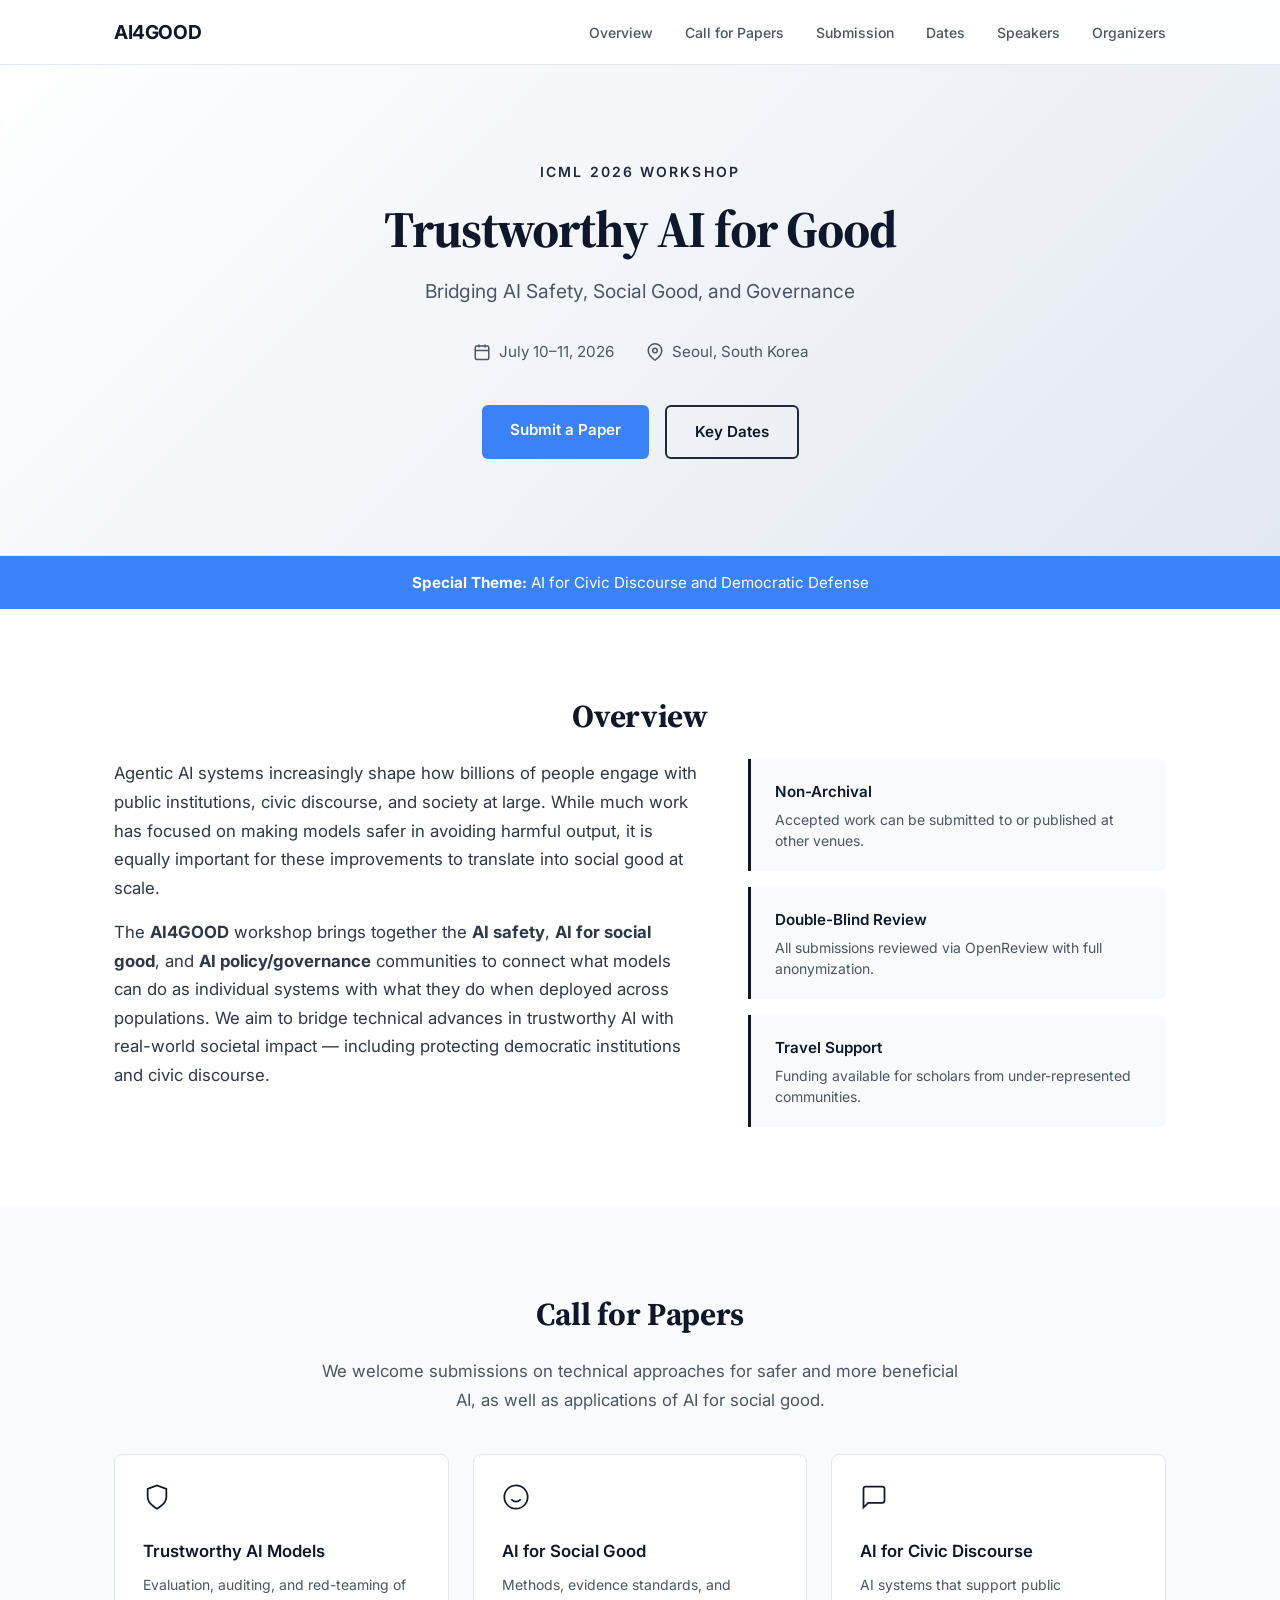
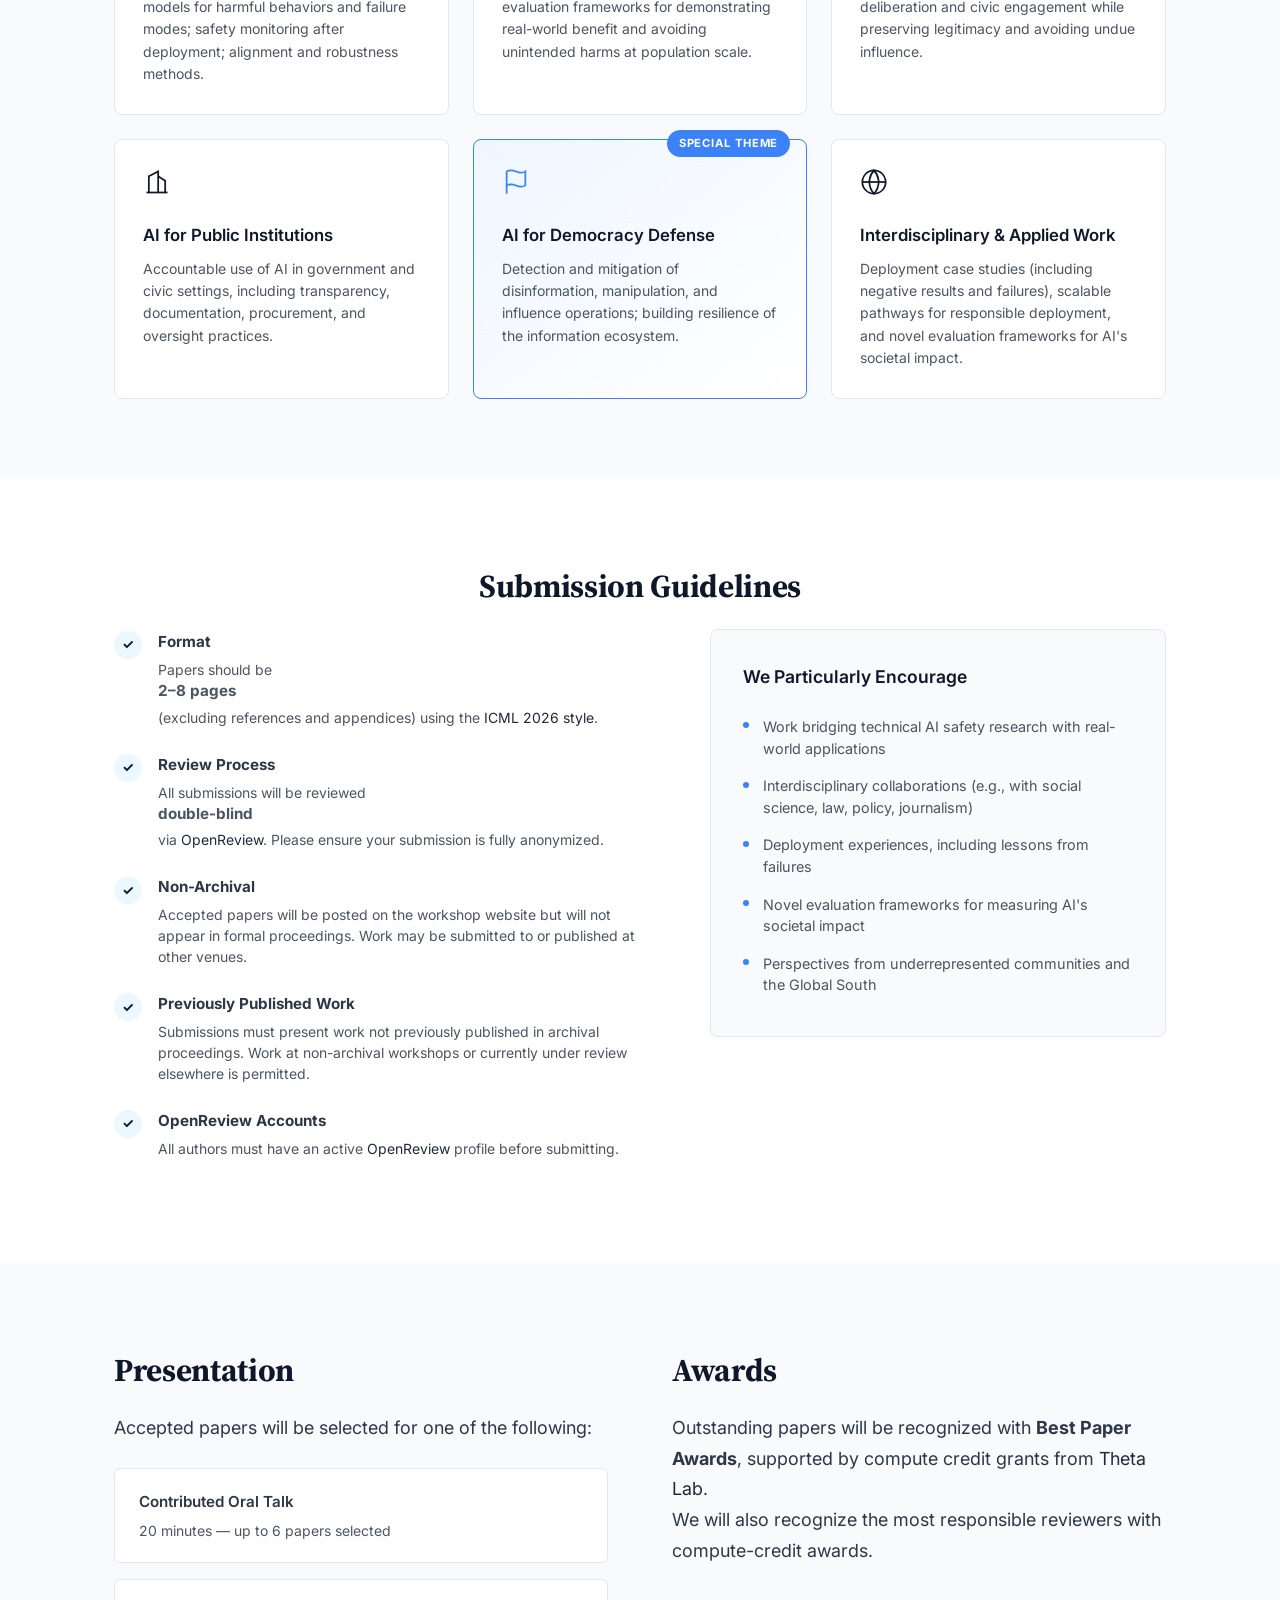
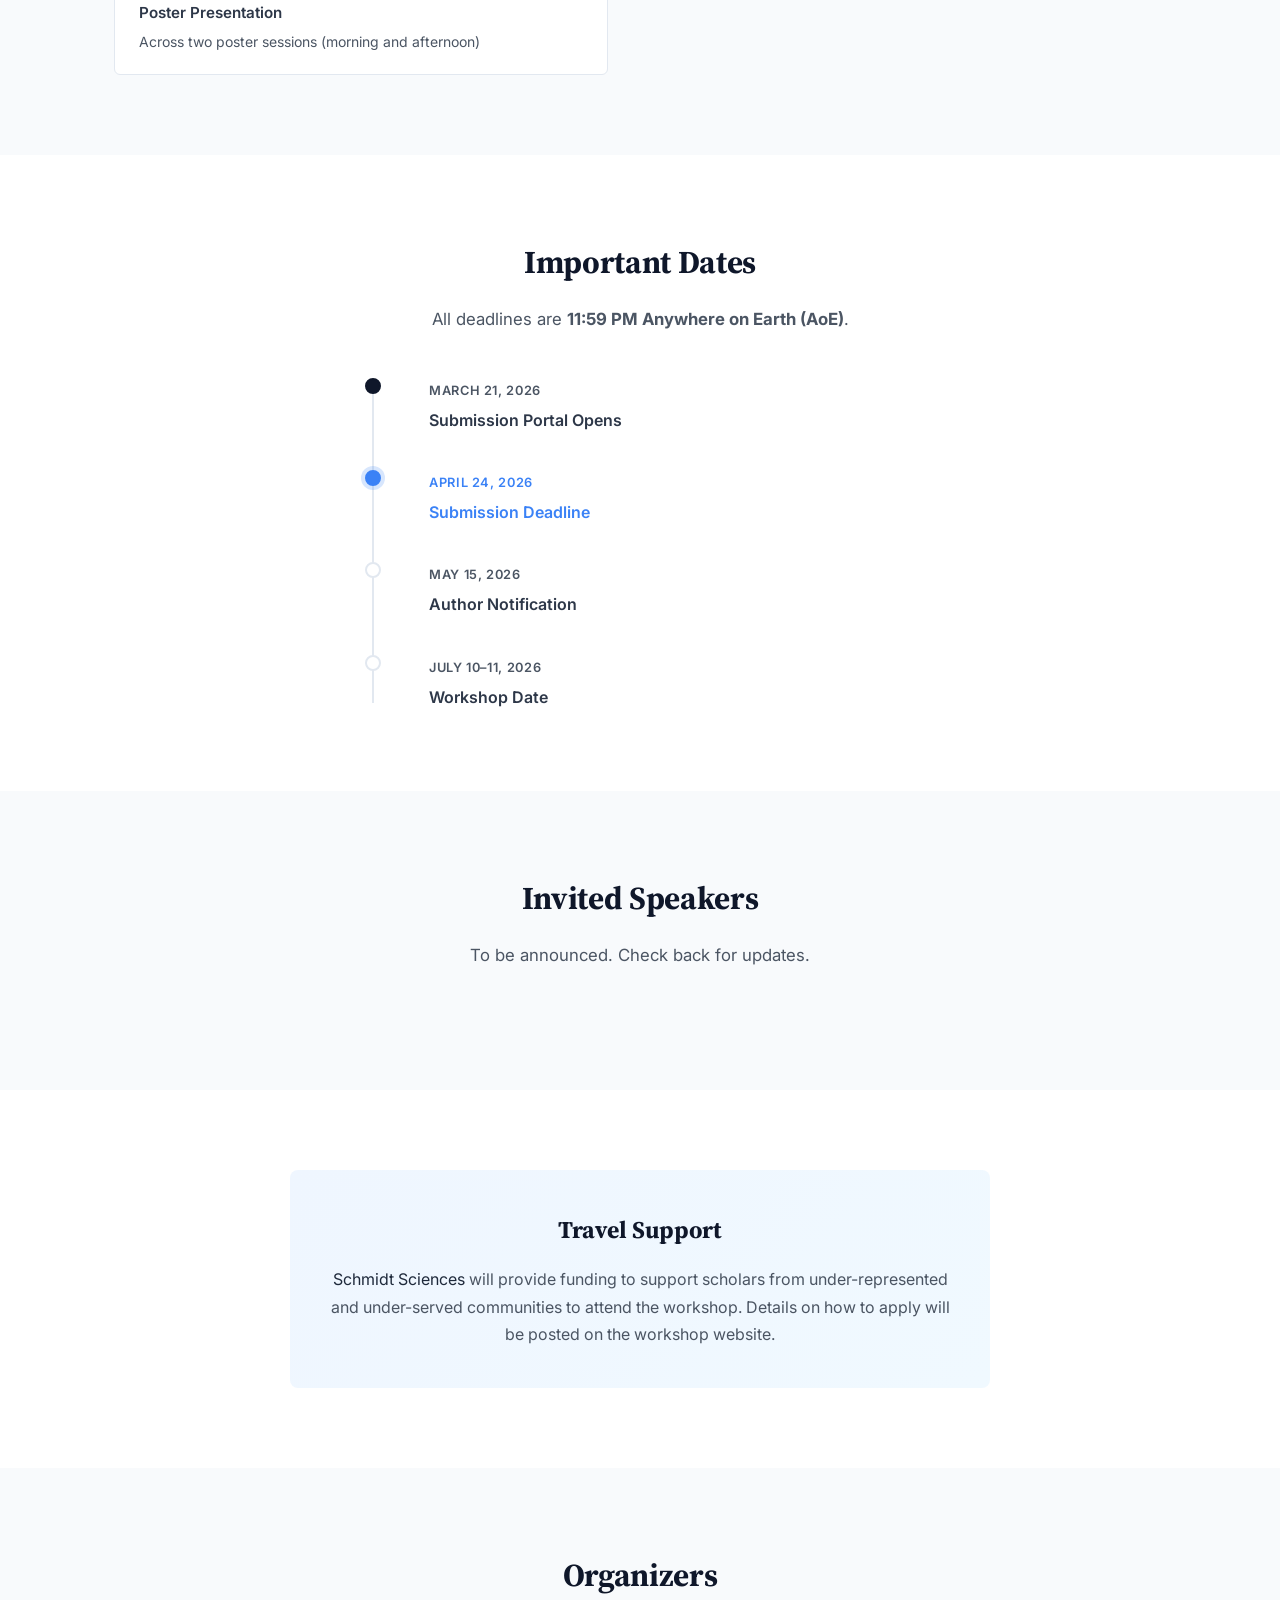
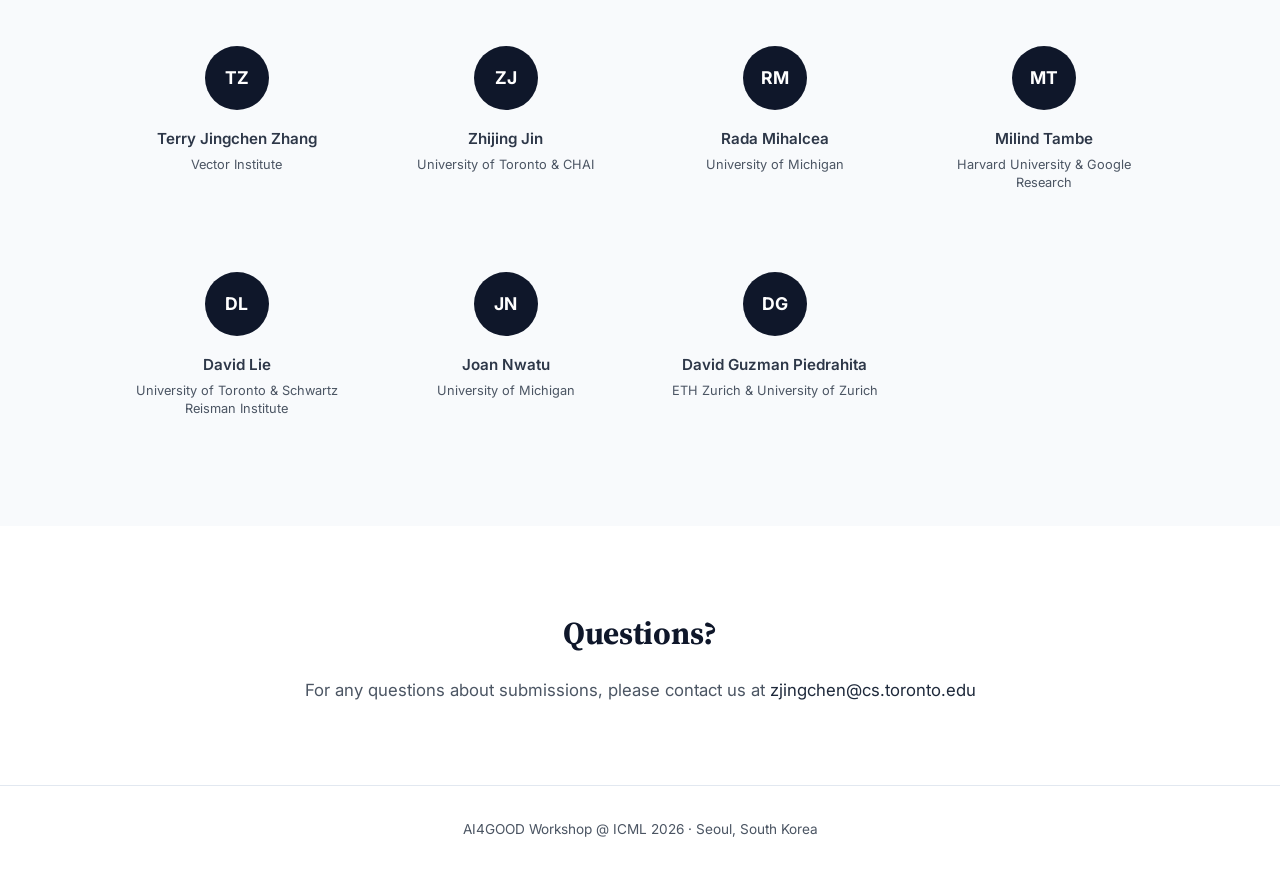
==== index.html @ 3ed2e5d6 "Add AI4GOOD workshop website Initial site for the AI4GOOD @ ICML 2026 workshop. Adds index.html with" ====
<!DOCTYPE html>
<html lang="en">
<head>
  <meta charset="UTF-8">
  <meta name="viewport" content="width=device-width, initial-scale=1.0">
  <title>AI4GOOD @ ICML 2026 — Trustworthy AI for Good</title>
  <meta name="description" content="Trustworthy AI for Good (AI4GOOD) Workshop at ICML 2026, Seoul, South Korea. Bridging AI safety, social good, and governance.">
  <link rel="preconnect" href="https://fonts.googleapis.com">
  <link rel="preconnect" href="https://fonts.gstatic.com" crossorigin>
  <link href="https://fonts.googleapis.com/css2?family=Inter:wght@400;500;600;700&family=Source+Serif+4:opsz,wght@8..60,400;8..60,600;8..60,700&display=swap" rel="stylesheet">
  <link rel="stylesheet" href="style.css">
</head>
<body>

<!-- Navigation -->
<nav class="navbar" id="navbar">
  <div class="nav-container">
    <a href="#" class="nav-logo">AI4GOOD</a>
    <button class="nav-toggle" id="nav-toggle" aria-label="Toggle navigation">
      <span></span><span></span><span></span>
    </button>
    <ul class="nav-links" id="nav-links">
      <li><a href="#overview">Overview</a></li>
      <li><a href="#topics">Call for Papers</a></li>
      <li><a href="#submission">Submission</a></li>
      <li><a href="#dates">Dates</a></li>
      <li><a href="#speakers">Speakers</a></li>
      <li><a href="#organizers">Organizers</a></li>
    </ul>
  </div>
</nav>

<!-- Hero -->
<header class="hero">
  <div class="hero-content">
    <p class="hero-venue">ICML 2026 Workshop</p>
    <h1 class="hero-title">Trustworthy AI for Good</h1>
    <p class="hero-subtitle">Bridging AI Safety, Social Good, and Governance</p>
    <div class="hero-meta">
      <div class="hero-meta-item">
        <svg width="18" height="18" viewBox="0 0 24 24" fill="none" stroke="currentColor" stroke-width="2"><rect x="3" y="4" width="18" height="18" rx="2"/><line x1="16" y1="2" x2="16" y2="6"/><line x1="8" y1="2" x2="8" y2="6"/><line x1="3" y1="10" x2="21" y2="10"/></svg>
        <span>July 10–11, 2026</span>
      </div>
      <div class="hero-meta-item">
        <svg width="18" height="18" viewBox="0 0 24 24" fill="none" stroke="currentColor" stroke-width="2"><path d="M21 10c0 7-9 13-9 13s-9-6-9-13a9 9 0 0 1 18 0z"/><circle cx="12" cy="10" r="3"/></svg>
        <span>Seoul, South Korea</span>
      </div>
    </div>
    <div class="hero-actions">
      <a href="#submission" class="btn btn-primary">Submit a Paper</a>
      <a href="#dates" class="btn btn-secondary">Key Dates</a>
    </div>
  </div>
</header>

<!-- Announcement Banner -->
<section class="banner">
  <div class="container">
    <p><strong>Special Theme:</strong> AI for Civic Discourse and Democratic Defense</p>
  </div>
</section>

<!-- Overview -->
<section class="section" id="overview">
  <div class="container">
    <h2 class="section-title">Overview</h2>
    <div class="overview-grid">
      <div class="overview-text">
        <p>Agentic AI systems increasingly shape how billions of people engage with public institutions, civic discourse, and society at large. While much work has focused on making models safer in avoiding harmful output, it is equally important for these improvements to translate into social good at scale.</p>
        <p>The <strong>AI4GOOD</strong> workshop brings together the <strong>AI safety</strong>, <strong>AI for social good</strong>, and <strong>AI policy/governance</strong> communities to connect what models can do as individual systems with what they do when deployed across populations. We aim to bridge technical advances in trustworthy AI with real-world societal impact — including protecting democratic institutions and civic discourse.</p>
      </div>
      <div class="overview-highlights">
        <div class="highlight-card">
          <h3>Non-Archival</h3>
          <p>Accepted work can be submitted to or published at other venues.</p>
        </div>
        <div class="highlight-card">
          <h3>Double-Blind Review</h3>
          <p>All submissions reviewed via OpenReview with full anonymization.</p>
        </div>
        <div class="highlight-card">
          <h3>Travel Support</h3>
          <p>Funding available for scholars from under-represented communities.</p>
        </div>
      </div>
    </div>
  </div>
</section>

<!-- Topics -->
<section class="section section-alt" id="topics">
  <div class="container">
    <h2 class="section-title">Call for Papers</h2>
    <p class="section-desc">We welcome submissions on technical approaches for safer and more beneficial AI, as well as applications of AI for social good.</p>
    <div class="topics-grid">
      <div class="topic-card">
        <div class="topic-icon">
          <svg width="28" height="28" viewBox="0 0 24 24" fill="none" stroke="currentColor" stroke-width="1.5"><path d="M12 22s8-4 8-10V5l-8-3-8 3v7c0 6 8 10 8 10z"/></svg>
        </div>
        <h3>Trustworthy AI Models</h3>
        <p>Evaluation, auditing, and red-teaming of models for harmful behaviors and failure modes; safety monitoring after deployment; alignment and robustness methods.</p>
      </div>
      <div class="topic-card">
        <div class="topic-icon">
          <svg width="28" height="28" viewBox="0 0 24 24" fill="none" stroke="currentColor" stroke-width="1.5"><circle cx="12" cy="12" r="10"/><path d="M8 14s1.5 2 4 2 4-2 4-2"/><line x1="9" y1="9" x2="9.01" y2="9"/><line x1="15" y1="9" x2="15.01" y2="9"/></svg>
        </div>
        <h3>AI for Social Good</h3>
        <p>Methods, evidence standards, and evaluation frameworks for demonstrating real-world benefit and avoiding unintended harms at population scale.</p>
      </div>
      <div class="topic-card">
        <div class="topic-icon">
          <svg width="28" height="28" viewBox="0 0 24 24" fill="none" stroke="currentColor" stroke-width="1.5"><path d="M21 15a2 2 0 0 1-2 2H7l-4 4V5a2 2 0 0 1 2-2h14a2 2 0 0 1 2 2z"/></svg>
        </div>
        <h3>AI for Civic Discourse</h3>
        <p>AI systems that support public deliberation and civic engagement while preserving legitimacy and avoiding undue influence.</p>
      </div>
      <div class="topic-card">
        <div class="topic-icon">
          <svg width="28" height="28" viewBox="0 0 24 24" fill="none" stroke="currentColor" stroke-width="1.5"><path d="M3 21h18"/><path d="M5 21V7l8-4v18"/><path d="M19 21V11l-6-4"/><path d="M9 9h.01"/><path d="M9 13h.01"/><path d="M9 17h.01"/></svg>
        </div>
        <h3>AI for Public Institutions</h3>
        <p>Accountable use of AI in government and civic settings, including transparency, documentation, procurement, and oversight practices.</p>
      </div>
      <div class="topic-card topic-card-featured">
        <div class="topic-badge">Special Theme</div>
        <div class="topic-icon">
          <svg width="28" height="28" viewBox="0 0 24 24" fill="none" stroke="currentColor" stroke-width="1.5"><path d="M4 15s1-1 4-1 5 2 8 2 4-1 4-1V3s-1 1-4 1-5-2-8-2-4 1-4 1z"/><line x1="4" y1="22" x2="4" y2="15"/></svg>
        </div>
        <h3>AI for Democracy Defense</h3>
        <p>Detection and mitigation of disinformation, manipulation, and influence operations; building resilience of the information ecosystem.</p>
      </div>
      <div class="topic-card">
        <div class="topic-icon">
          <svg width="28" height="28" viewBox="0 0 24 24" fill="none" stroke="currentColor" stroke-width="1.5"><circle cx="12" cy="12" r="10"/><line x1="2" y1="12" x2="22" y2="12"/><path d="M12 2a15.3 15.3 0 0 1 4 10 15.3 15.3 0 0 1-4 10 15.3 15.3 0 0 1-4-10 15.3 15.3 0 0 1 4-10z"/></svg>
        </div>
        <h3>Interdisciplinary &amp; Applied Work</h3>
        <p>Deployment case studies (including negative results and failures), scalable pathways for responsible deployment, and novel evaluation frameworks for AI's societal impact.</p>
      </div>
    </div>
  </div>
</section>

<!-- Submission -->
<section class="section" id="submission">
  <div class="container">
    <h2 class="section-title">Submission Guidelines</h2>
    <div class="submission-grid">
      <div class="submission-details">
        <div class="submission-item">
          <div class="submission-check">&#10003;</div>
          <div>
            <strong>Format</strong>
            <p>Papers should be <strong>2–8 pages</strong> (excluding references and appendices) using the <a href="https://icml.cc/Conferences/2026/AuthorInstructions" target="_blank" rel="noopener">ICML 2026 style</a>.</p>
          </div>
        </div>
        <div class="submission-item">
          <div class="submission-check">&#10003;</div>
          <div>
            <strong>Review Process</strong>
            <p>All submissions will be reviewed <strong>double-blind</strong> via <a href="https://openreview.net/" target="_blank" rel="noopener">OpenReview</a>. Please ensure your submission is fully anonymized.</p>
          </div>
        </div>
        <div class="submission-item">
          <div class="submission-check">&#10003;</div>
          <div>
            <strong>Non-Archival</strong>
            <p>Accepted papers will be posted on the workshop website but will not appear in formal proceedings. Work may be submitted to or published at other venues.</p>
          </div>
        </div>
        <div class="submission-item">
          <div class="submission-check">&#10003;</div>
          <div>
            <strong>Previously Published Work</strong>
            <p>Submissions must present work not previously published in archival proceedings. Work at non-archival workshops or currently under review elsewhere is permitted.</p>
          </div>
        </div>
        <div class="submission-item">
          <div class="submission-check">&#10003;</div>
          <div>
            <strong>OpenReview Accounts</strong>
            <p>All authors must have an active <a href="https://openreview.net/" target="_blank" rel="noopener">OpenReview</a> profile before submitting.</p>
          </div>
        </div>
      </div>
      <div class="submission-encourage">
        <h3>We Particularly Encourage</h3>
        <ul>
          <li>Work bridging technical AI safety research with real-world applications</li>
          <li>Interdisciplinary collaborations (e.g., with social science, law, policy, journalism)</li>
          <li>Deployment experiences, including lessons from failures</li>
          <li>Novel evaluation frameworks for measuring AI's societal impact</li>
          <li>Perspectives from underrepresented communities and the Global South</li>
        </ul>
      </div>
    </div>
  </div>
</section>

<!-- Presentation & Awards -->
<section class="section section-alt" id="presentation">
  <div class="container">
    <div class="two-col">
      <div>
        <h2 class="section-title section-title-left">Presentation</h2>
        <p>Accepted papers will be selected for one of the following:</p>
        <div class="presentation-options">
          <div class="presentation-card">
            <h4>Contributed Oral Talk</h4>
            <p>20 minutes — up to 6 papers selected</p>
          </div>
          <div class="presentation-card">
            <h4>Poster Presentation</h4>
            <p>Across two poster sessions (morning and afternoon)</p>
          </div>
        </div>
      </div>
      <div>
        <h2 class="section-title section-title-left">Awards</h2>
        <p>Outstanding papers will be recognized with <strong>Best Paper Awards</strong>, supported by compute credit grants from <a href="https://www.thetaedgecloud.com/" target="_blank" rel="noopener">Theta Lab</a>.</p>
        <p>We will also recognize the most responsible reviewers with compute-credit awards.</p>
      </div>
    </div>
  </div>
</section>

<!-- Important Dates -->
<section class="section" id="dates">
  <div class="container">
    <h2 class="section-title">Important Dates</h2>
    <p class="section-desc">All deadlines are <strong>11:59 PM Anywhere on Earth (AoE)</strong>.</p>
    <div class="timeline">
      <div class="timeline-item timeline-past">
        <div class="timeline-marker"></div>
        <div class="timeline-content">
          <span class="timeline-date">March 21, 2026</span>
          <h4>Submission Portal Opens</h4>
        </div>
      </div>
      <div class="timeline-item timeline-active">
        <div class="timeline-marker"></div>
        <div class="timeline-content">
          <span class="timeline-date">April 24, 2026</span>
          <h4>Submission Deadline</h4>
        </div>
      </div>
      <div class="timeline-item">
        <div class="timeline-marker"></div>
        <div class="timeline-content">
          <span class="timeline-date">May 15, 2026</span>
          <h4>Author Notification</h4>
        </div>
      </div>
      <div class="timeline-item">
        <div class="timeline-marker"></div>
        <div class="timeline-content">
          <span class="timeline-date">July 10–11, 2026</span>
          <h4>Workshop Date</h4>
        </div>
      </div>
    </div>
  </div>
</section>

<!-- Invited Speakers -->
<section class="section section-alt" id="speakers">
  <div class="container">
    <h2 class="section-title">Invited Speakers</h2>
    <p class="section-desc">To be announced. Check back for updates.</p>
  </div>
</section>

<!-- Travel Support -->
<section class="section" id="travel">
  <div class="container">
    <div class="travel-card">
      <h2>Travel Support</h2>
      <p><a href="https://www.schmidtsciences.org/" target="_blank" rel="noopener">Schmidt Sciences</a> will provide funding to support scholars from under-represented and under-served communities to attend the workshop. Details on how to apply will be posted on the workshop website.</p>
    </div>
  </div>
</section>

<!-- Organizers -->
<section class="section section-alt" id="organizers">
  <div class="container">
    <h2 class="section-title">Organizers</h2>
    <div class="organizers-grid">
      <div class="organizer-card">
        <div class="organizer-avatar">TZ</div>
        <h4>Terry Jingchen Zhang</h4>
        <p>Vector Institute</p>
      </div>
      <div class="organizer-card">
        <div class="organizer-avatar">ZJ</div>
        <h4>Zhijing Jin</h4>
        <p>University of Toronto &amp; CHAI</p>
      </div>
      <div class="organizer-card">
        <div class="organizer-avatar">RM</div>
        <h4>Rada Mihalcea</h4>
        <p>University of Michigan</p>
      </div>
      <div class="organizer-card">
        <div class="organizer-avatar">MT</div>
        <h4>Milind Tambe</h4>
        <p>Harvard University &amp; Google Research</p>
      </div>
      <div class="organizer-card">
        <div class="organizer-avatar">DL</div>
        <h4>David Lie</h4>
        <p>University of Toronto &amp; Schwartz Reisman Institute</p>
      </div>
      <div class="organizer-card">
        <div class="organizer-avatar">JN</div>
        <h4>Joan Nwatu</h4>
        <p>University of Michigan</p>
      </div>
      <div class="organizer-card">
        <div class="organizer-avatar">DG</div>
        <h4>David Guzman Piedrahita</h4>
        <p>ETH Zurich &amp; University of Zurich</p>
      </div>
    </div>
  </div>
</section>

<!-- Contact -->
<section class="section" id="contact">
  <div class="container contact-section">
    <h2 class="section-title">Questions?</h2>
    <p>For any questions about submissions, please contact us at <a href="mailto:zjingchen@cs.toronto.edu">zjingchen@cs.toronto.edu</a></p>
  </div>
</section>

<!-- Footer -->
<footer class="footer">
  <div class="container">
    <p>AI4GOOD Workshop @ ICML 2026 &middot; Seoul, South Korea</p>
  </div>
</footer>

<script src="script.js"></script>
</body>
</html>
---- style.css ----
/* ===== Reset & Base ===== */
*, *::before, *::after {
  margin: 0;
  padding: 0;
  box-sizing: border-box;
}

:root {
  --color-primary: #0f172a;
  --color-primary-light: #1e293b;
  --color-accent: #3b82f6;
  --color-accent-light: #93c5fd;
  --color-highlight: #3b82f6;
  --color-bg: #ffffff;
  --color-bg-alt: #f8fafc;
  --color-text: #2d3748;
  --color-text-light: #4b5563;
  --color-border: #e2e8f0;
  --font-sans: 'Inter', -apple-system, BlinkMacSystemFont, sans-serif;
  --font-serif: 'Source Serif 4', Georgia, serif;
  --max-width: 1100px;
  --section-padding: 5rem 0;
}

html {
  scroll-behavior: smooth;
  scroll-padding-top: 70px;
}

body {
  font-family: var(--font-sans);
  color: var(--color-text);
  background: var(--color-bg);
  line-height: 1.7;
  font-size: 18px;
}

a {
  color: var(--color-primary-light);
  text-decoration: none;
  transition: color 0.2s;
}

a:hover {
  color: var(--color-highlight);
}

.container {
  max-width: var(--max-width);
  margin: 0 auto;
  padding: 0 1.5rem;
}

/* ===== Navbar ===== */
.navbar {
  position: fixed;
  top: 0;
  left: 0;
  right: 0;
  z-index: 1000;
  background: rgba(255, 255, 255, 0.95);
  backdrop-filter: blur(10px);
  border-bottom: 1px solid var(--color-border);
  transition: box-shadow 0.3s;
}

.navbar.scrolled {
  box-shadow: 0 2px 20px rgba(0, 0, 0, 0.08);
}

.nav-container {
  max-width: var(--max-width);
  margin: 0 auto;
  padding: 0 1.5rem;
  display: flex;
  align-items: center;
  justify-content: space-between;
  height: 64px;
}

.nav-logo {
  font-weight: 700;
  font-size: 1.2rem;
  color: var(--color-primary);
  letter-spacing: -0.02em;
}

.nav-logo:hover {
  color: var(--color-primary);
}

.nav-links {
  display: flex;
  list-style: none;
  gap: 2rem;
}

.nav-links a {
  font-size: 0.875rem;
  font-weight: 500;
  color: var(--color-text-light);
  transition: color 0.2s;
}

.nav-links a:hover {
  color: var(--color-primary);
}

.nav-toggle {
  display: none;
  background: none;
  border: none;
  cursor: pointer;
  flex-direction: column;
  gap: 5px;
}

.nav-toggle span {
  display: block;
  width: 22px;
  height: 2px;
  background: var(--color-text);
  transition: 0.3s;
}

/* ===== Hero ===== */
.hero {
  padding: 10rem 1.5rem 6rem;
  background: linear-gradient(135deg, #ffffff, #f1f5f9, #e2e8f0);
  color: var(--color-primary);
  text-align: center;
  border-bottom: 1px solid var(--color-border);
}

.hero-content {
  max-width: 750px;
  margin: 0 auto;
}

.hero-venue {
  font-size: 0.875rem;
  font-weight: 600;
  text-transform: uppercase;
  letter-spacing: 0.15em;
  color: var(--color-primary-light);
  margin-bottom: 1rem;
}

.hero-title {
  font-family: var(--font-serif);
  font-size: 3.2rem;
  font-weight: 700;
  line-height: 1.15;
  margin-bottom: 1rem;
  letter-spacing: -0.02em;
}

.hero-subtitle {
  font-size: 1.2rem;
  color: var(--color-text-light);
  margin-bottom: 2rem;
  font-weight: 400;
}

.hero-meta {
  display: flex;
  justify-content: center;
  gap: 2rem;
  margin-bottom: 2.5rem;
  flex-wrap: wrap;
}

.hero-meta-item {
  display: flex;
  align-items: center;
  gap: 0.5rem;
  font-size: 0.95rem;
  color: var(--color-text-light);
}

.hero-actions {
  display: flex;
  justify-content: center;
  gap: 1rem;
  flex-wrap: wrap;
}

.btn {
  display: inline-block;
  padding: 0.75rem 1.75rem;
  border-radius: 6px;
  font-weight: 600;
  font-size: 0.95rem;
  transition: all 0.2s;
  cursor: pointer;
}

.btn-primary {
  background: var(--color-highlight);
  color: white;
}

.btn-primary:hover {
  background: #2563eb;
  color: white;
}

.btn-secondary {
  background: transparent;
  color: var(--color-primary);
  border: 2px solid var(--color-primary-light);
}

.btn-secondary:hover {
  background: var(--color-bg-alt);
  color: var(--color-primary);
}

/* ===== Banner ===== */
.banner {
  background: var(--color-highlight);
  color: white;
  text-align: center;
  padding: 0.85rem 1.5rem;
  font-size: 0.95rem;
}

/* ===== Sections ===== */
.section {
  padding: var(--section-padding);
}

.section-alt {
  background: var(--color-bg-alt);
}

.section-title {
  font-family: var(--font-serif);
  font-size: 2rem;
  font-weight: 700;
  color: var(--color-primary);
  margin-bottom: 1rem;
  text-align: center;
  letter-spacing: -0.01em;
}

.section-title-left {
  text-align: left;
}

.section-desc {
  text-align: center;
  color: var(--color-text-light);
  max-width: 650px;
  margin: 0 auto 2.5rem;
  font-size: 1.05rem;
}

/* ===== Overview ===== */
.overview-grid {
  display: grid;
  grid-template-columns: 1.4fr 1fr;
  gap: 3rem;
  align-items: start;
}

.overview-text p {
  margin-bottom: 1rem;
  font-size: 1.05rem;
}

.overview-highlights {
  display: flex;
  flex-direction: column;
  gap: 1rem;
}

.highlight-card {
  background: var(--color-bg-alt);
  border-left: 3px solid var(--color-primary);
  padding: 1.25rem 1.5rem;
  border-radius: 0 6px 6px 0;
}

.highlight-card h3 {
  font-size: 0.95rem;
  font-weight: 600;
  margin-bottom: 0.25rem;
  color: var(--color-primary);
}

.highlight-card p {
  font-size: 0.875rem;
  color: var(--color-text-light);
  line-height: 1.5;
}

/* ===== Topics ===== */
.topics-grid {
  display: grid;
  grid-template-columns: repeat(3, 1fr);
  gap: 1.5rem;
}

.topic-card {
  background: white;
  padding: 1.75rem;
  border-radius: 8px;
  border: 1px solid var(--color-border);
  transition: box-shadow 0.2s, transform 0.2s;
  position: relative;
}

.topic-card:hover {
  box-shadow: 0 4px 20px rgba(0, 0, 0, 0.08);
  transform: translateY(-2px);
}

.topic-card-featured {
  border-color: var(--color-highlight);
  background: linear-gradient(to bottom right, #eff6ff, #ffffff);
}

.topic-badge {
  position: absolute;
  top: -10px;
  right: 16px;
  background: var(--color-highlight);
  color: white;
  font-size: 0.7rem;
  font-weight: 700;
  text-transform: uppercase;
  letter-spacing: 0.08em;
  padding: 0.25rem 0.75rem;
  border-radius: 20px;
}

.topic-icon {
  color: var(--color-primary);
  margin-bottom: 1rem;
}

.topic-card-featured .topic-icon {
  color: var(--color-highlight);
}

.topic-card h3 {
  font-size: 1.05rem;
  font-weight: 600;
  margin-bottom: 0.5rem;
  color: var(--color-primary);
}

.topic-card p {
  font-size: 0.875rem;
  color: var(--color-text-light);
  line-height: 1.6;
}

/* ===== Submission ===== */
.submission-grid {
  display: grid;
  grid-template-columns: 1.2fr 1fr;
  gap: 3rem;
  align-items: start;
}

.submission-item {
  display: flex;
  gap: 1rem;
  margin-bottom: 1.5rem;
  align-items: flex-start;
}

.submission-check {
  flex-shrink: 0;
  width: 28px;
  height: 28px;
  background: #ebf8ff;
  color: var(--color-primary);
  border-radius: 50%;
  display: flex;
  align-items: center;
  justify-content: center;
  font-size: 0.85rem;
  font-weight: 700;
  margin-top: 2px;
}

.submission-item strong {
  display: block;
  margin-bottom: 0.25rem;
  font-size: 0.95rem;
}

.submission-item p {
  font-size: 0.875rem;
  color: var(--color-text-light);
  line-height: 1.5;
}

.submission-encourage {
  background: var(--color-bg-alt);
  border-radius: 8px;
  padding: 2rem;
  border: 1px solid var(--color-border);
}

.submission-encourage h3 {
  font-size: 1.1rem;
  font-weight: 600;
  margin-bottom: 1rem;
  color: var(--color-primary);
}

.submission-encourage ul {
  list-style: none;
  padding: 0;
}

.submission-encourage li {
  padding: 0.5rem 0;
  padding-left: 1.25rem;
  position: relative;
  font-size: 0.9rem;
  color: var(--color-text-light);
  line-height: 1.5;
}

.submission-encourage li::before {
  content: '';
  position: absolute;
  left: 0;
  top: 0.9rem;
  width: 6px;
  height: 6px;
  background: var(--color-highlight);
  border-radius: 50%;
}

/* ===== Presentation & Awards ===== */
.two-col {
  display: grid;
  grid-template-columns: 1fr 1fr;
  gap: 4rem;
}

.presentation-options {
  display: flex;
  flex-direction: column;
  gap: 1rem;
  margin-top: 1.5rem;
}

.presentation-card {
  background: white;
  padding: 1.25rem 1.5rem;
  border-radius: 6px;
  border: 1px solid var(--color-border);
}

.presentation-card h4 {
  font-size: 0.95rem;
  font-weight: 600;
  margin-bottom: 0.25rem;
}

.presentation-card p {
  font-size: 0.875rem;
  color: var(--color-text-light);
}

/* ===== Timeline ===== */
.timeline {
  max-width: 550px;
  margin: 0 auto;
  position: relative;
  padding-left: 2rem;
}

.timeline::before {
  content: '';
  position: absolute;
  left: 7px;
  top: 8px;
  bottom: 8px;
  width: 2px;
  background: var(--color-border);
}

.timeline-item {
  position: relative;
  padding-bottom: 2rem;
  padding-left: 2rem;
}

.timeline-item:last-child {
  padding-bottom: 0;
}

.timeline-marker {
  position: absolute;
  left: -2rem;
  top: 4px;
  width: 16px;
  height: 16px;
  border-radius: 50%;
  background: white;
  border: 2px solid var(--color-border);
}

.timeline-past .timeline-marker {
  background: var(--color-primary);
  border-color: var(--color-primary);
}

.timeline-active .timeline-marker {
  background: var(--color-highlight);
  border-color: var(--color-highlight);
  box-shadow: 0 0 0 4px rgba(59, 130, 246, 0.2);
}

.timeline-date {
  font-size: 0.8rem;
  font-weight: 600;
  text-transform: uppercase;
  letter-spacing: 0.05em;
  color: var(--color-text-light);
}

.timeline-active .timeline-date {
  color: var(--color-highlight);
}

.timeline-content h4 {
  font-size: 1rem;
  font-weight: 600;
  margin-top: 0.15rem;
}

.timeline-active h4 {
  color: var(--color-highlight);
}

/* ===== Organizers ===== */
.organizers-grid {
  display: grid;
  grid-template-columns: repeat(4, 1fr);
  gap: 1.5rem;
}

.organizer-card {
  text-align: center;
  padding: 1.75rem 1rem;
}

.organizer-avatar {
  width: 64px;
  height: 64px;
  border-radius: 50%;
  background: var(--color-primary);
  color: white;
  display: flex;
  align-items: center;
  justify-content: center;
  font-weight: 700;
  font-size: 1.1rem;
  margin: 0 auto 1rem;
}

.organizer-card h4 {
  font-size: 0.95rem;
  font-weight: 600;
  margin-bottom: 0.25rem;
}

.organizer-card p {
  font-size: 0.8rem;
  color: var(--color-text-light);
  line-height: 1.4;
}

/* ===== Travel Support ===== */
.travel-card {
  background: linear-gradient(135deg, #eff6ff, #f0f9ff);
  border-radius: 8px;
  padding: 2.5rem;
  text-align: center;
  max-width: 700px;
  margin: 0 auto;
}

.travel-card h2 {
  font-family: var(--font-serif);
  font-size: 1.5rem;
  color: var(--color-primary);
  margin-bottom: 1rem;
}

.travel-card p {
  font-size: 1rem;
  color: var(--color-text-light);
}

/* ===== Contact ===== */
.contact-section {
  text-align: center;
}

.contact-section p {
  font-size: 1.05rem;
  color: var(--color-text-light);
}

/* ===== Footer ===== */
.footer {
  border-top: 1px solid var(--color-border);
  padding: 2rem 1.5rem;
  text-align: center;
  font-size: 0.85rem;
  color: var(--color-text-light);
}

/* ===== Responsive ===== */
@media (max-width: 900px) {
  .hero-title {
    font-size: 2.4rem;
  }

  .overview-grid,
  .submission-grid,
  .two-col {
    grid-template-columns: 1fr;
    gap: 2rem;
  }

  .topics-grid {
    grid-template-columns: repeat(2, 1fr);
  }

  .organizers-grid {
    grid-template-columns: repeat(3, 1fr);
  }
}

@media (max-width: 640px) {
  :root {
    --section-padding: 3.5rem 0;
  }

  .nav-toggle {
    display: flex;
  }

  .nav-links {
    display: none;
    position: absolute;
    top: 64px;
    left: 0;
    right: 0;
    background: white;
    flex-direction: column;
    padding: 1rem 1.5rem;
    gap: 0;
    border-bottom: 1px solid var(--color-border);
    box-shadow: 0 4px 20px rgba(0, 0, 0, 0.08);
  }

  .nav-links.active {
    display: flex;
  }

  .nav-links li {
    padding: 0.75rem 0;
    border-bottom: 1px solid var(--color-border);
  }

  .nav-links li:last-child {
    border-bottom: none;
  }

  .hero {
    padding: 8rem 1.5rem 4rem;
  }

  .hero-title {
    font-size: 2rem;
  }

  .hero-meta {
    flex-direction: column;
    gap: 0.75rem;
    align-items: center;
  }

  .topics-grid {
    grid-template-columns: 1fr;
  }

  .organizers-grid {
    grid-template-columns: repeat(2, 1fr);
    gap: 1rem;
  }

  .section-title {
    font-size: 1.6rem;
  }
}
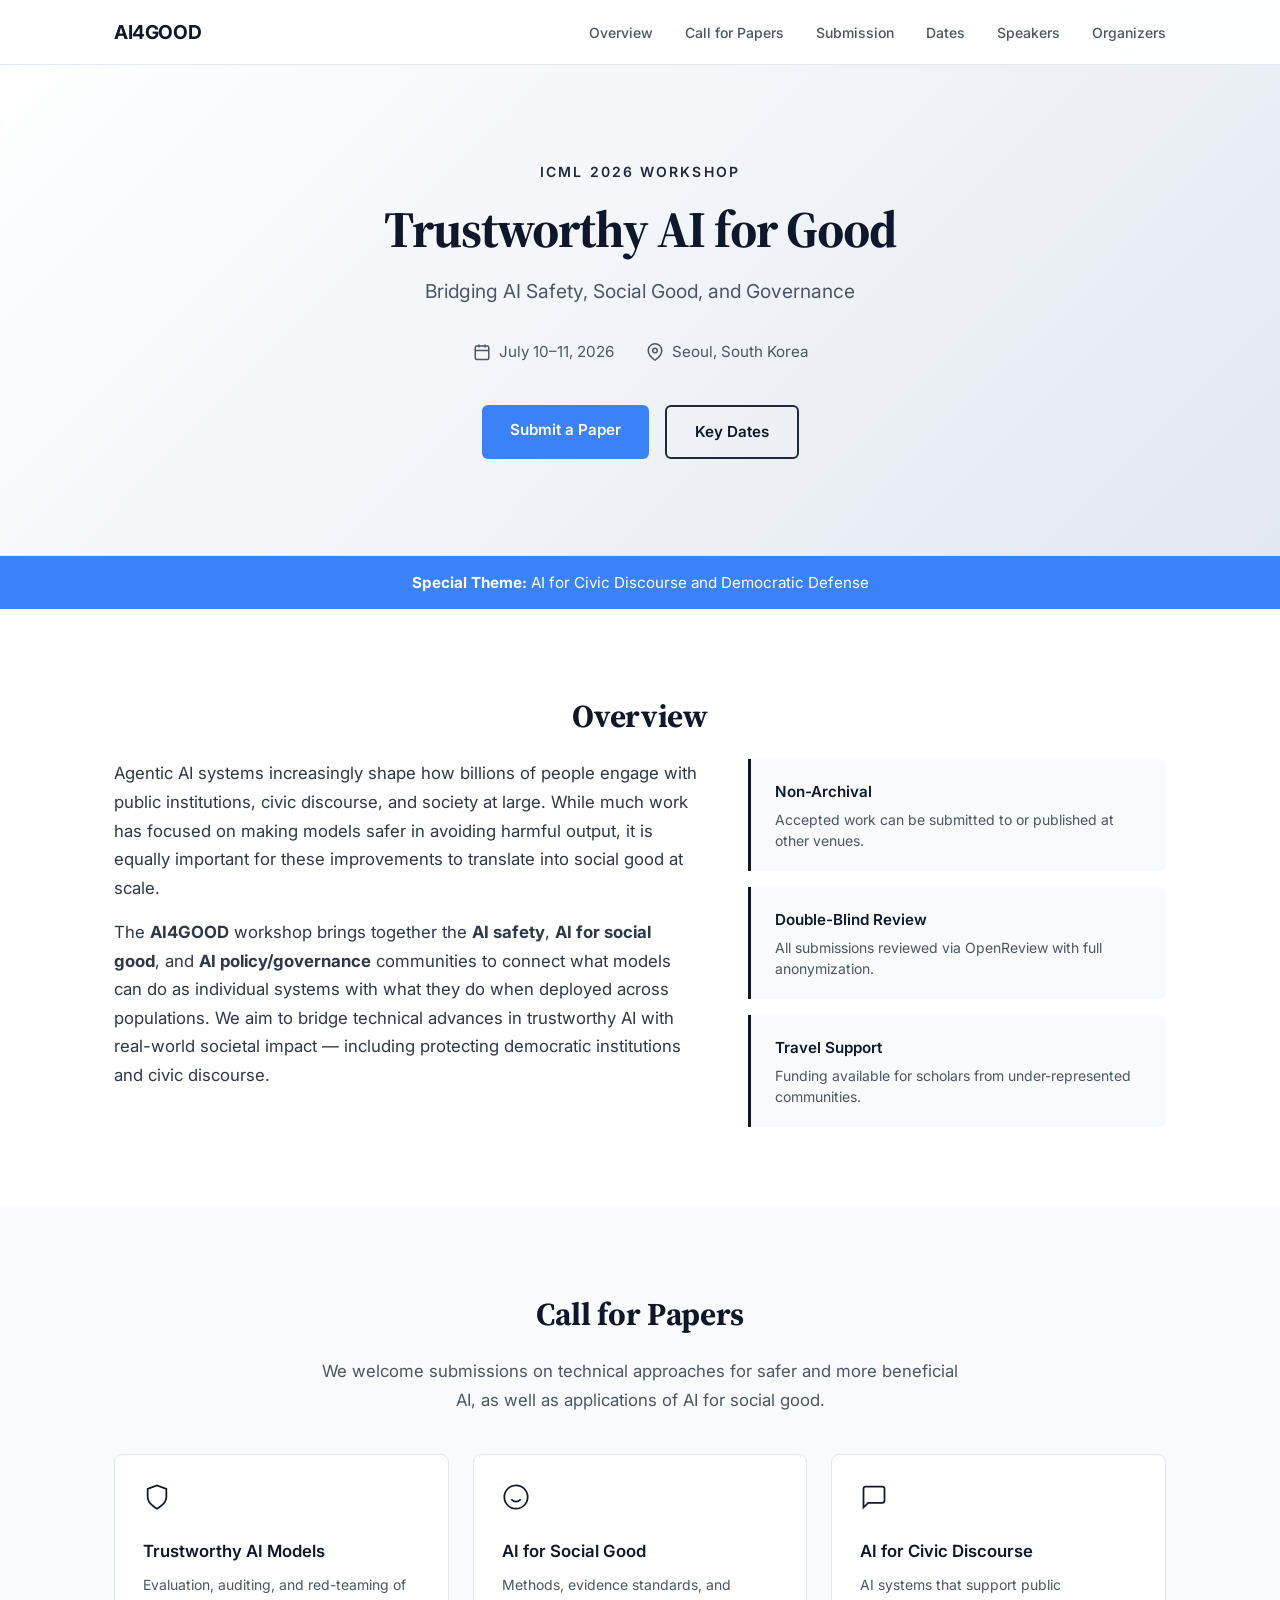
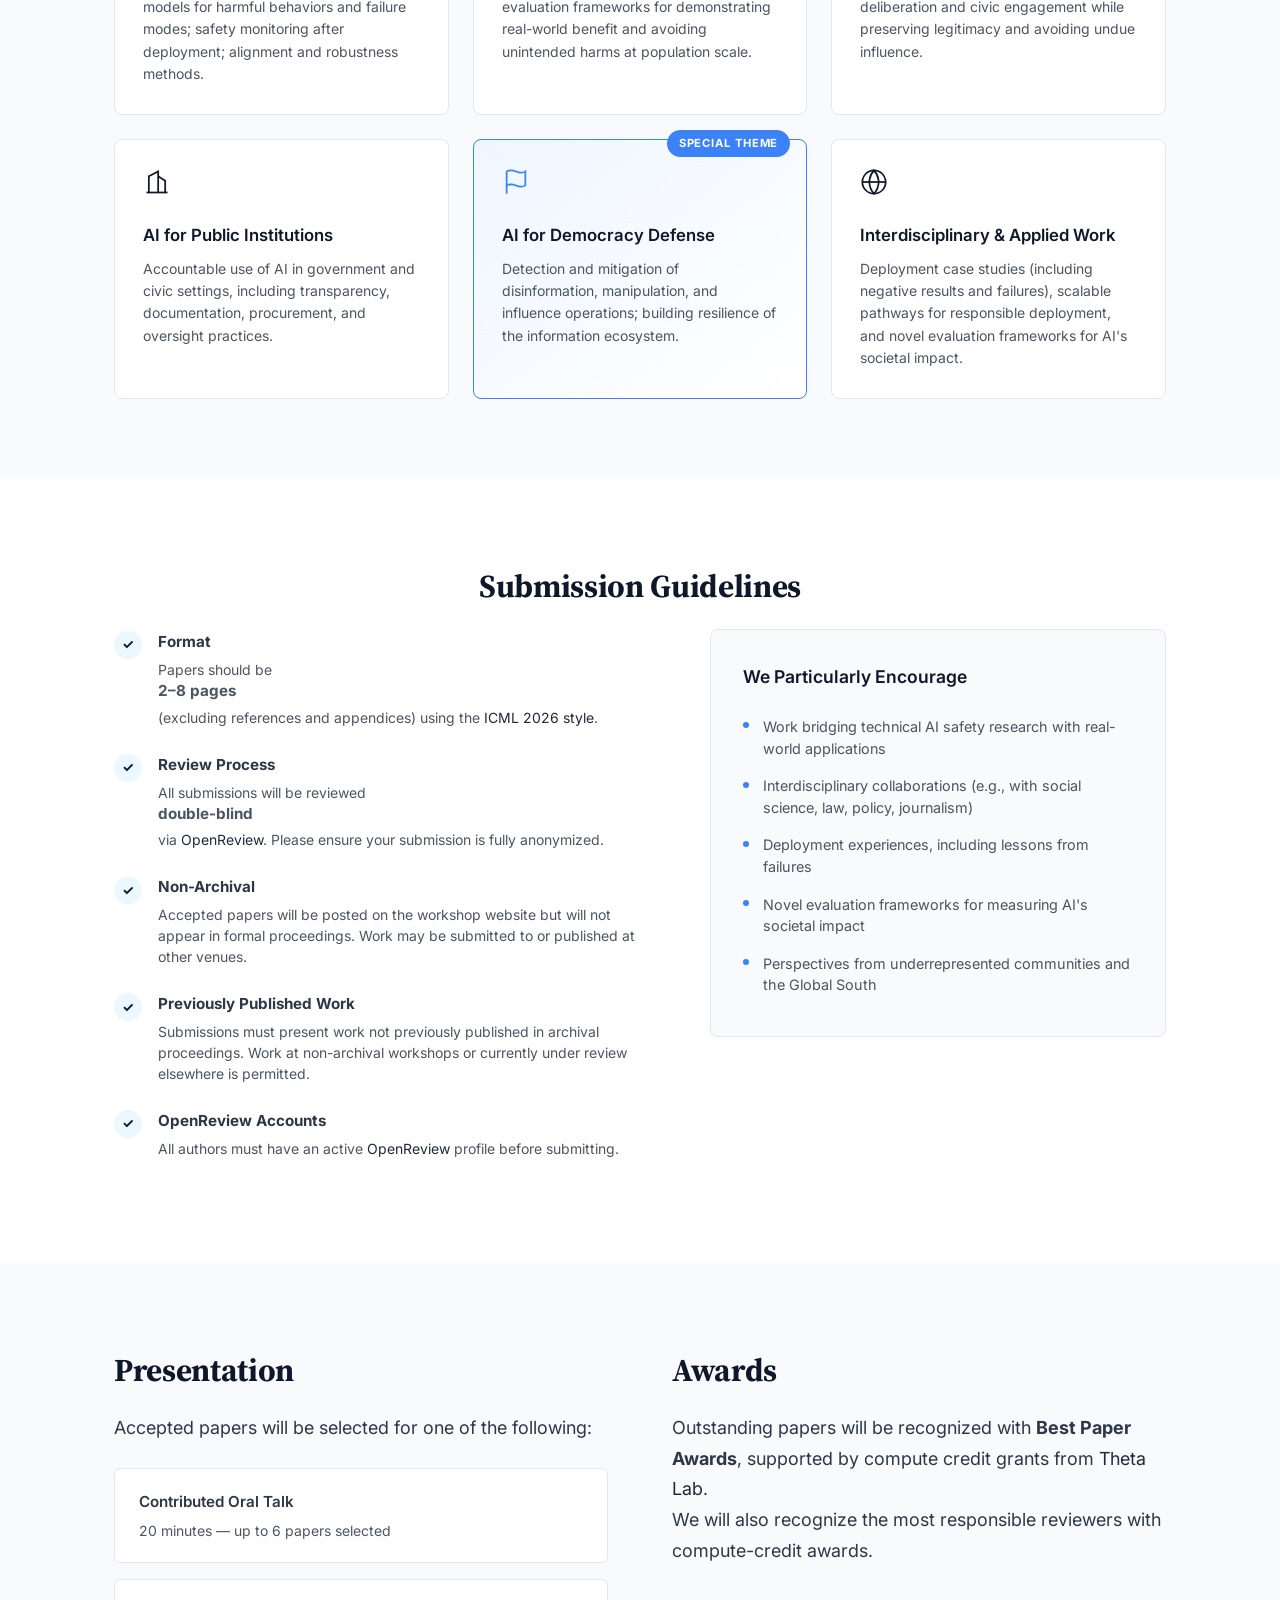
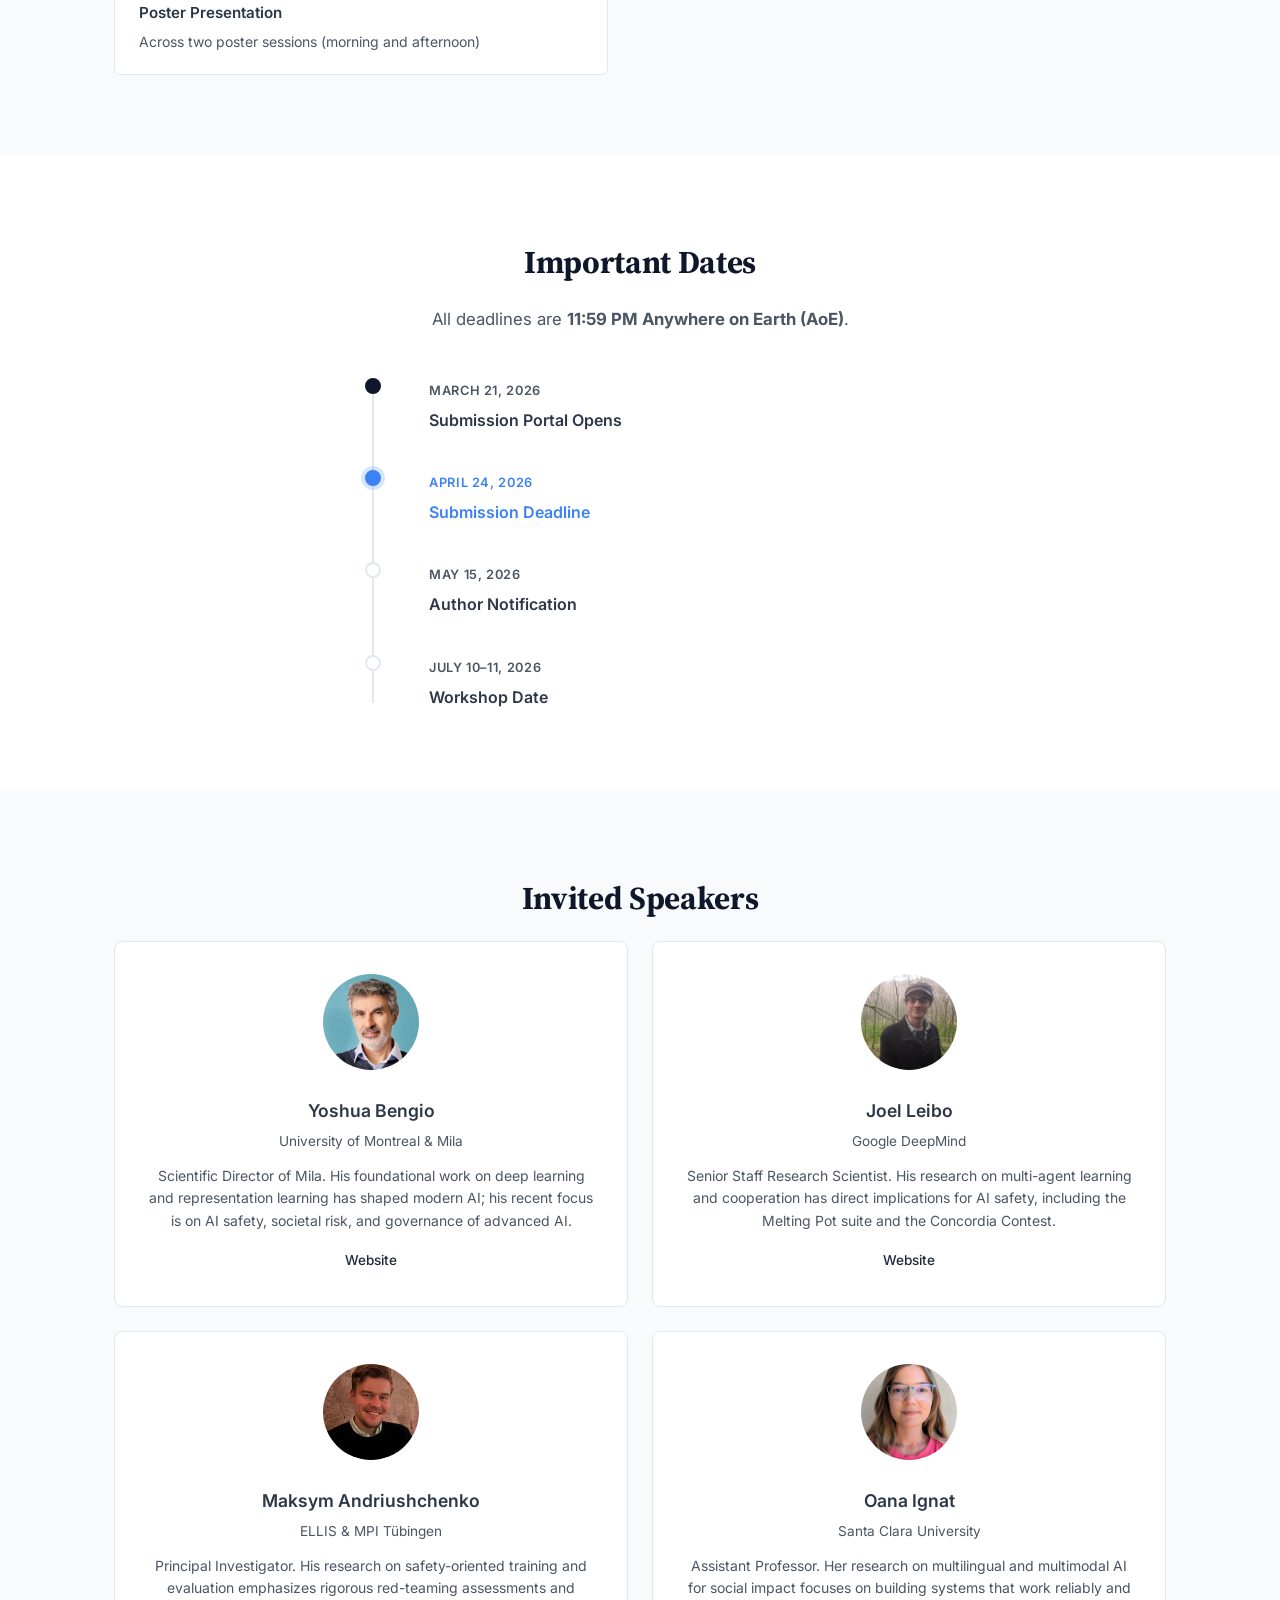
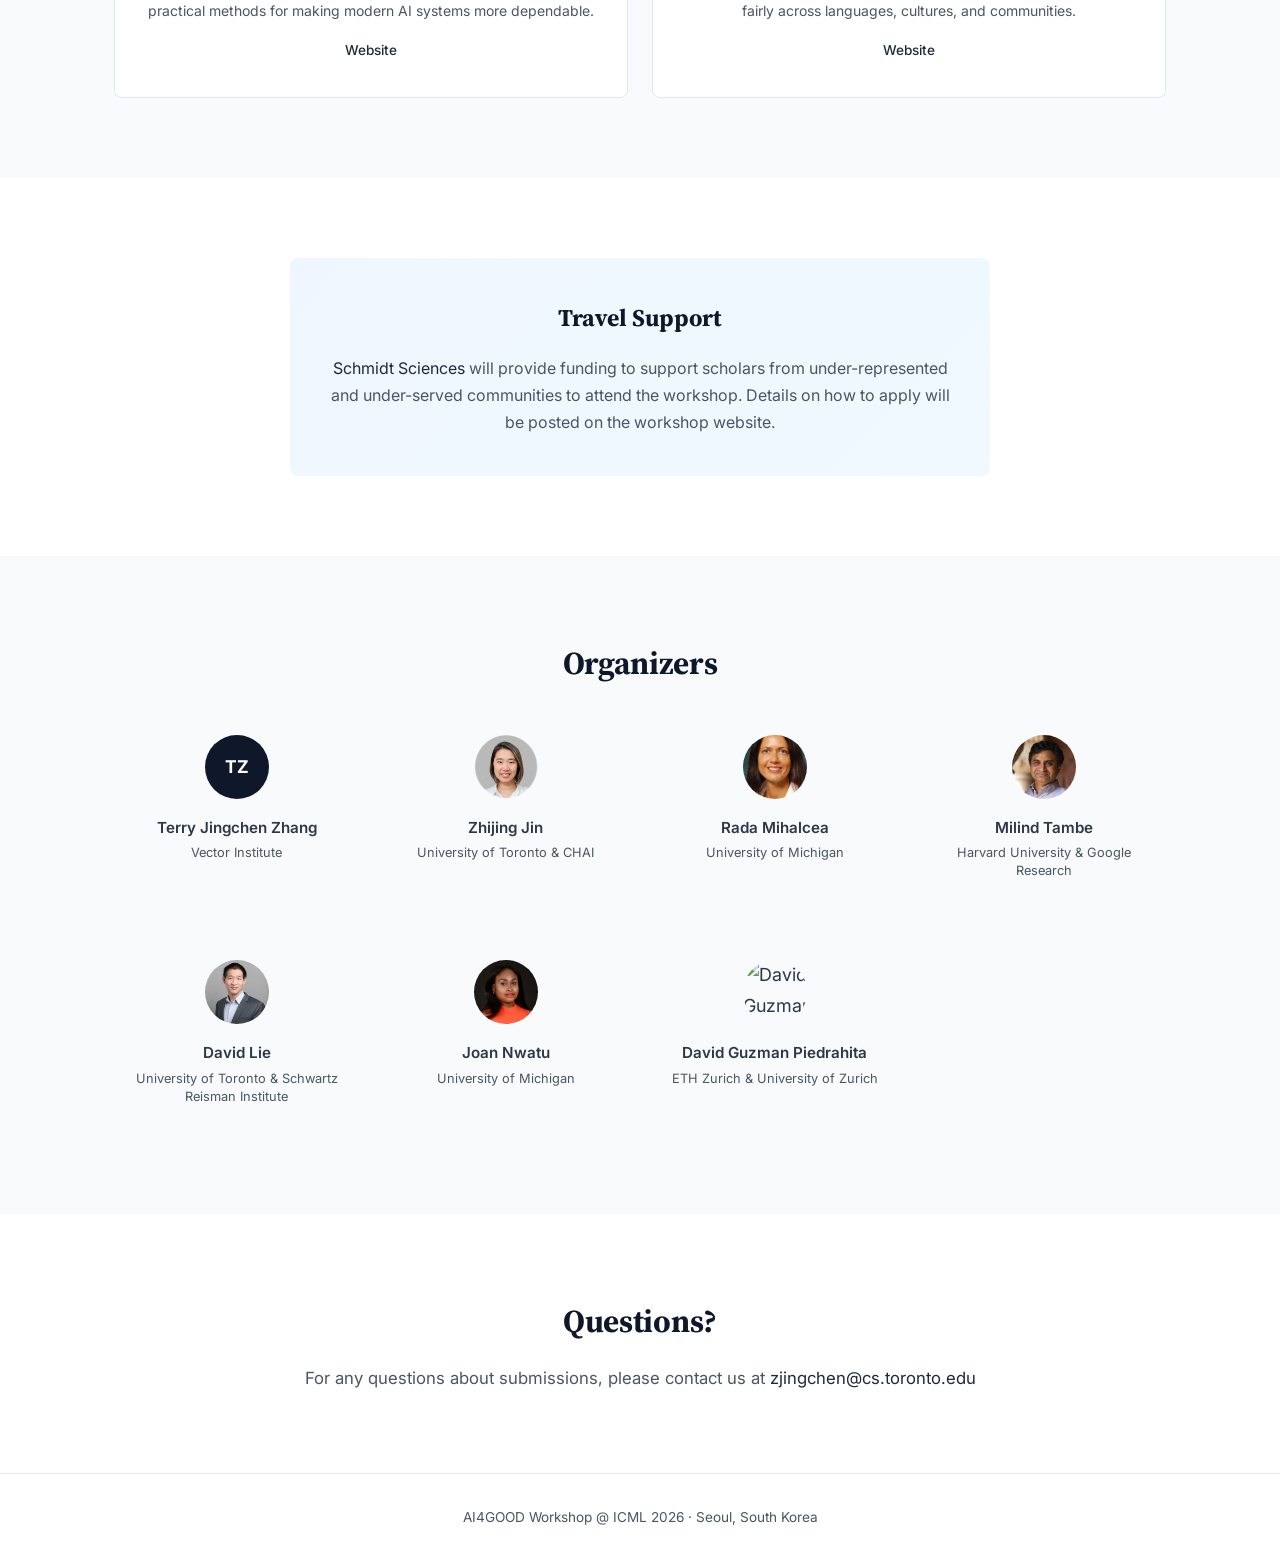
==== commit 10876afa: "Add speaker cards and organizer photos Introduce invited speaker cards and real organizer photos. Ad" ====
--- a/index.html
+++ b/index.html
@@ -265,7 +265,36 @@
 <section class="section section-alt" id="speakers">
   <div class="container">
     <h2 class="section-title">Invited Speakers</h2>
-    <p class="section-desc">To be announced. Check back for updates.</p>
+    <div class="speakers-grid">
+      <div class="speaker-card">
+        <img class="speaker-photo" src="images/yoshua_bengio.jpg" alt="Yoshua Bengio">
+        <h4>Yoshua Bengio</h4>
+        <p class="speaker-affiliation">University of Montreal &amp; Mila</p>
+        <p class="speaker-bio">Scientific Director of Mila. His foundational work on deep learning and representation learning has shaped modern AI; his recent focus is on AI safety, societal risk, and governance of advanced AI.</p>
+        <a href="https://yoshuabengio.org/" target="_blank" rel="noopener" class="speaker-link">Website</a>
+      </div>
+      <div class="speaker-card">
+        <img class="speaker-photo" src="images/joel_leibo.jpg" alt="Joel Leibo">
+        <h4>Joel Leibo</h4>
+        <p class="speaker-affiliation">Google DeepMind</p>
+        <p class="speaker-bio">Senior Staff Research Scientist. His research on multi-agent learning and cooperation has direct implications for AI safety, including the Melting Pot suite and the Concordia Contest.</p>
+        <a href="https://www.jzleibo.com/" target="_blank" rel="noopener" class="speaker-link">Website</a>
+      </div>
+      <div class="speaker-card">
+        <img class="speaker-photo" src="images/maksym_andriushchenko.jpg" alt="Maksym Andriushchenko">
+        <h4>Maksym Andriushchenko</h4>
+        <p class="speaker-affiliation">ELLIS &amp; MPI T&uuml;bingen</p>
+        <p class="speaker-bio">Principal Investigator. His research on safety-oriented training and evaluation emphasizes rigorous red-teaming assessments and practical methods for making modern AI systems more dependable.</p>
+        <a href="https://andriushchenko.me/" target="_blank" rel="noopener" class="speaker-link">Website</a>
+      </div>
+      <div class="speaker-card">
+        <img class="speaker-photo" src="images/oana_ignat.jpg" alt="Oana Ignat">
+        <h4>Oana Ignat</h4>
+        <p class="speaker-affiliation">Santa Clara University</p>
+        <p class="speaker-bio">Assistant Professor. Her research on multilingual and multimodal AI for social impact focuses on building systems that work reliably and fairly across languages, cultures, and communities.</p>
+        <a href="https://oanaignat.github.io/" target="_blank" rel="noopener" class="speaker-link">Website</a>
+      </div>
+    </div>
   </div>
 </section>
 
@@ -290,32 +319,32 @@
         <p>Vector Institute</p>
       </div>
       <div class="organizer-card">
-        <div class="organizer-avatar">ZJ</div>
+        <img class="organizer-photo" src="images/zhijing_jin.png" alt="Zhijing Jin">
         <h4>Zhijing Jin</h4>
         <p>University of Toronto &amp; CHAI</p>
       </div>
       <div class="organizer-card">
-        <div class="organizer-avatar">RM</div>
+        <img class="organizer-photo" src="images/rada_mihalcea.jpg" alt="Rada Mihalcea">
         <h4>Rada Mihalcea</h4>
         <p>University of Michigan</p>
       </div>
       <div class="organizer-card">
-        <div class="organizer-avatar">MT</div>
+        <img class="organizer-photo" src="images/milind_tambe.jpg" alt="Milind Tambe">
         <h4>Milind Tambe</h4>
         <p>Harvard University &amp; Google Research</p>
       </div>
       <div class="organizer-card">
-        <div class="organizer-avatar">DL</div>
+        <img class="organizer-photo" src="images/david_lie.jpg" alt="David Lie">
         <h4>David Lie</h4>
         <p>University of Toronto &amp; Schwartz Reisman Institute</p>
       </div>
       <div class="organizer-card">
-        <div class="organizer-avatar">JN</div>
+        <img class="organizer-photo" src="images/joan_nwatu.jpg" alt="Joan Nwatu">
         <h4>Joan Nwatu</h4>
         <p>University of Michigan</p>
       </div>
       <div class="organizer-card">
-        <div class="organizer-avatar">DG</div>
+        <img class="organizer-photo" src="images/david_guzman.jpg" alt="David Guzman Piedrahita">
         <h4>David Guzman Piedrahita</h4>
         <p>ETH Zurich &amp; University of Zurich</p>
       </div>
--- a/style.css
+++ b/style.css
@@ -542,6 +542,59 @@
   color: var(--color-highlight);
 }
 
+/* ===== Speakers ===== */
+.speakers-grid {
+  display: grid;
+  grid-template-columns: repeat(2, 1fr);
+  gap: 1.5rem;
+}
+
+.speaker-card {
+  background: white;
+  border: 1px solid var(--color-border);
+  border-radius: 8px;
+  padding: 2rem;
+  text-align: center;
+}
+
+.speaker-photo {
+  width: 96px;
+  height: 96px;
+  border-radius: 50%;
+  object-fit: cover;
+  margin-bottom: 1rem;
+}
+
+.speaker-card h4 {
+  font-size: 1.1rem;
+  font-weight: 600;
+  margin-bottom: 0.25rem;
+}
+
+.speaker-affiliation {
+  font-size: 0.85rem;
+  color: var(--color-text-light);
+  margin-bottom: 0.75rem;
+}
+
+.speaker-bio {
+  font-size: 0.875rem;
+  color: var(--color-text-light);
+  line-height: 1.6;
+  margin-bottom: 0.75rem;
+}
+
+.speaker-link {
+  font-size: 0.85rem;
+  font-weight: 500;
+}
+
+@media (max-width: 640px) {
+  .speakers-grid {
+    grid-template-columns: 1fr;
+  }
+}
+
 /* ===== Organizers ===== */
 .organizers-grid {
   display: grid;
@@ -566,6 +619,15 @@
   font-weight: 700;
   font-size: 1.1rem;
   margin: 0 auto 1rem;
+}
+
+.organizer-photo {
+  width: 64px;
+  height: 64px;
+  border-radius: 50%;
+  object-fit: cover;
+  margin: 0 auto 1rem;
+  display: block;
 }
 
 .organizer-card h4 {
